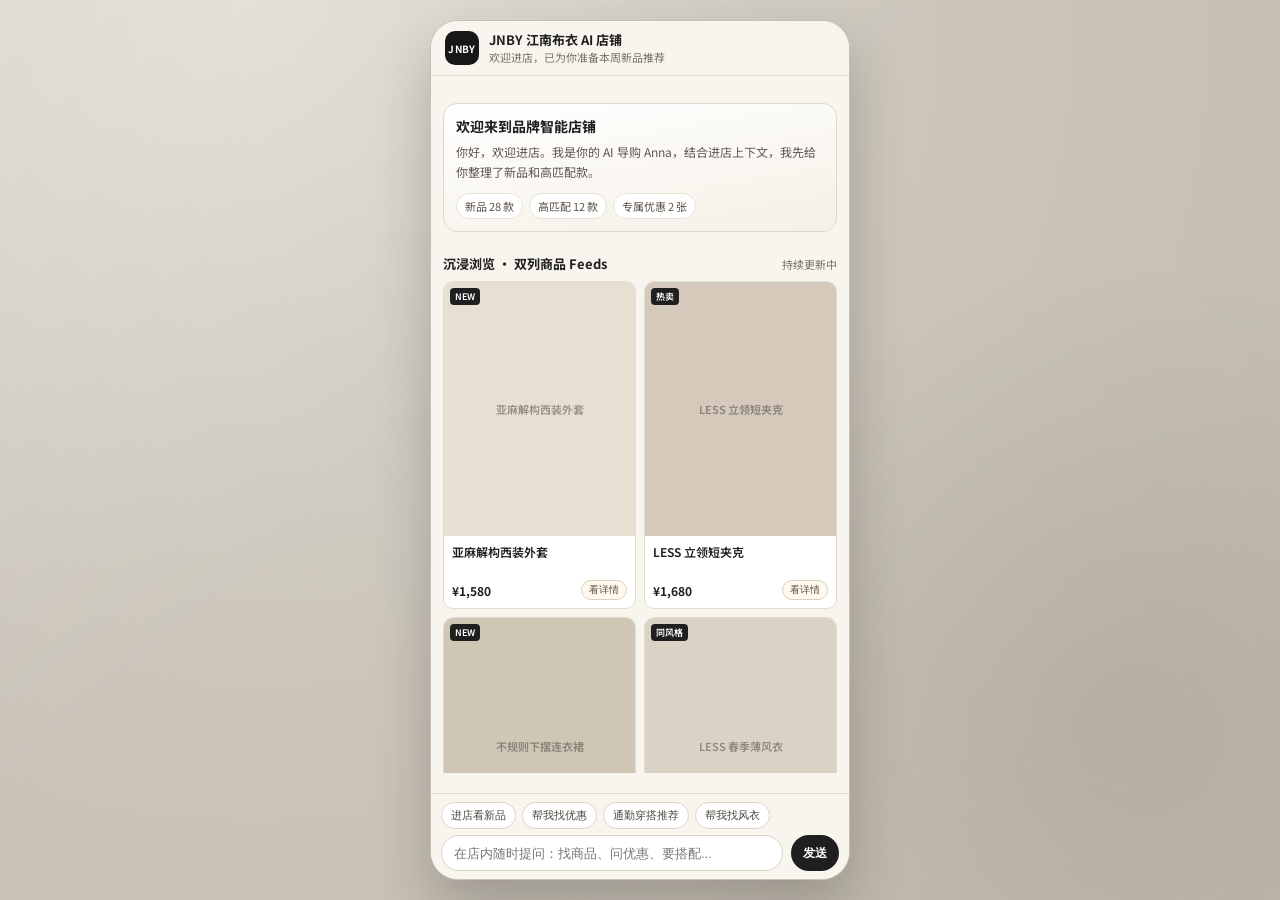
==== index.html @ b4dbeaa4 "feat: standalone mobile AI store demo with minimax proxy" ====
<!doctype html>
<html lang="zh-CN">
<head>
  <meta charset="UTF-8">
  <meta name="viewport" content="width=device-width, initial-scale=1, viewport-fit=cover">
  <title>JNBY AI 店铺 Demo</title>
  <link rel="preconnect" href="https://fonts.googleapis.com">
  <link rel="preconnect" href="https://fonts.gstatic.com" crossorigin>
  <link href="https://fonts.googleapis.com/css2?family=Noto+Sans+SC:wght@400;500;600;700&display=swap" rel="stylesheet">
  <link rel="stylesheet" href="./styles.css">
</head>
<body>
  <div class="page-bg"></div>
  <div class="demo-shell">
    <div class="phone" id="phoneApp">
      <header class="store-header">
        <div class="brand-logo">JNBY</div>
        <div class="brand-content">
          <div class="store-name">JNBY 江南布衣 AI 店铺</div>
          <div class="store-sub" id="storeSub">欢迎进店，已为你准备本周新品推荐</div>
        </div>
      </header>

      <main class="feed-scroll" id="feedScroll">
        <section class="welcome-card">
          <div class="welcome-title">欢迎来到品牌智能店铺</div>
          <p class="welcome-text" id="welcomeText">
            你好，欢迎进店。我是你的 AI 导购 Anna，结合进店上下文，我先给你整理了新品和高匹配款。
          </p>
          <div class="welcome-kpis">
            <span>新品 28 款</span>
            <span>高匹配 12 款</span>
            <span>专属优惠 2 张</span>
          </div>
        </section>

        <section class="canvas-stack" id="canvasStack"></section>

        <section class="feed-section">
          <div class="section-head-row">
            <h2>沉浸浏览 · 双列商品 Feeds</h2>
            <span id="feedMeta">持续更新中</span>
          </div>
          <div class="feed-grid" id="feedGrid"></div>
        </section>
      </main>

      <section class="detail-overlay" id="detailOverlay" aria-hidden="true">
        <div class="detail-topbar">
          <button class="ghost-btn" id="detailCloseBtn" type="button">关闭</button>
          <div class="detail-grabber"></div>
          <button class="ghost-btn" id="detailAiBtn" type="button">AI 试衣</button>
        </div>
        <div class="detail-scroll">
          <div class="detail-image" id="detailImage">
            <span id="detailImageLabel">商品图</span>
          </div>
          <div class="detail-body">
            <div class="detail-price-row">
              <span class="price-main" id="detailPrice">¥0</span>
              <span class="price-tag" id="detailTag">新品</span>
            </div>
            <h3 id="detailName">商品名称</h3>
            <p class="detail-desc" id="detailDesc"></p>

            <div class="insight-card">
              <div class="insight-title">用户相关信息</div>
              <p id="detailInsight">根据你最近浏览和购买记录，推荐你优先看 S 码与卡其色。</p>
            </div>

            <div class="size-block">
              <div class="block-title">尺码建议</div>
              <div class="size-row" id="sizeRow">
                <span>XS</span><span class="active">S</span><span>M</span><span>L</span>
              </div>
            </div>

            <div class="bundle-block">
              <div class="block-title">搭配建议</div>
              <div class="bundle-list" id="bundleList"></div>
            </div>
          </div>
        </div>

        <div class="buy-bar">
          <div>
            <div class="buy-price" id="buyPrice">¥0</div>
            <div class="buy-sub">支持 7 天无理由</div>
          </div>
          <div class="buy-actions">
            <button class="btn-secondary" type="button">加入购物车</button>
            <button class="btn-primary" type="button">立即购买</button>
          </div>
        </div>
      </section>

      <section class="history-sheet" id="historySheet" aria-hidden="true">
        <div class="sheet-head">
          <span>店内足迹</span>
          <button id="historyCloseBtn" class="ghost-btn" type="button">收起</button>
        </div>
        <div class="sheet-list" id="historyList"></div>
      </section>

      <footer class="assistant-dock">
        <div class="intent-strip" id="intentStrip"></div>
        <div class="input-row">
          <input id="intentInput" type="text" placeholder="在店内随时提问：找商品、问优惠、要搭配..." autocomplete="off">
          <button id="sendBtn" class="send-btn" type="button">发送</button>
        </div>
      </footer>
    </div>
  </div>

  <script src="./app.js"></script>
</body>
</html>
---- styles.css ----
:root {
  --bg: #cecac2;
  --paper: #f8f5ef;
  --paper-strong: #f2ece3;
  --line: #ded7cb;
  --ink: #1f1f1f;
  --ink-soft: #76706a;
  --chip: #ffffff;
  --chip-active: #efe6d7;
  --accent: #ff5a2a;
  --ok: #2f7d66;
}

* {
  box-sizing: border-box;
}

html,
body {
  margin: 0;
  padding: 0;
  height: 100%;
  font-family: 'Noto Sans SC', sans-serif;
  color: var(--ink);
}

body {
  background: radial-gradient(circle at 20% 0%, #dfdbd2 0%, #cbc5ba 50%, #c1baae 100%);
}

.page-bg {
  position: fixed;
  inset: 0;
  pointer-events: none;
  background:
    linear-gradient(140deg, rgba(255, 255, 255, 0.22), transparent 42%),
    radial-gradient(circle at 88% 80%, rgba(111, 102, 88, 0.18), transparent 34%);
}

.demo-shell {
  min-height: 100%;
  display: flex;
  align-items: center;
  justify-content: center;
  padding: 16px;
  position: relative;
}

.phone {
  position: relative;
  width: min(420px, 100vw - 16px);
  height: min(860px, calc(100vh - 24px));
  border-radius: 28px;
  overflow: hidden;
  background: var(--paper);
  border: 1px solid #c7c0b2;
  box-shadow: 0 28px 56px rgba(30, 25, 20, 0.24);
}

.store-header {
  position: absolute;
  top: 0;
  left: 0;
  right: 0;
  z-index: 8;
  display: flex;
  align-items: center;
  gap: 10px;
  padding: calc(10px + env(safe-area-inset-top)) 14px 10px;
  border-bottom: 1px solid var(--line);
  background: rgba(248, 245, 239, 0.95);
  backdrop-filter: blur(8px);
}

.brand-logo {
  width: 34px;
  height: 34px;
  border-radius: 10px;
  display: inline-flex;
  align-items: center;
  justify-content: center;
  background: #171717;
  color: #fff;
  font-weight: 700;
  font-size: 10px;
  letter-spacing: 0.3px;
  flex-shrink: 0;
}

.brand-content {
  min-width: 0;
}

.store-name {
  font-size: 13px;
  font-weight: 700;
  line-height: 1.2;
}

.store-sub {
  margin-top: 2px;
  font-size: 11px;
  color: var(--ink-soft);
  line-height: 1.3;
  white-space: nowrap;
  overflow: hidden;
  text-overflow: ellipsis;
}

.feed-scroll {
  position: absolute;
  top: 70px;
  bottom: 106px;
  left: 0;
  right: 0;
  overflow-y: auto;
  padding: 12px;
}

.feed-scroll::-webkit-scrollbar {
  width: 0;
}

.welcome-card {
  border: 1px solid var(--line);
  background: linear-gradient(170deg, #fff 0%, #f5f0e7 100%);
  border-radius: 14px;
  padding: 12px;
}

.welcome-title {
  font-size: 14px;
  font-weight: 700;
  margin-bottom: 6px;
}

.welcome-text {
  margin: 0;
  font-size: 12px;
  line-height: 1.7;
  color: #5e5853;
}

.welcome-kpis {
  margin-top: 10px;
  display: flex;
  gap: 6px;
  flex-wrap: wrap;
}

.welcome-kpis span {
  display: inline-flex;
  align-items: center;
  padding: 4px 8px;
  border-radius: 999px;
  background: #fff;
  border: 1px solid #e9e2d8;
  font-size: 11px;
  color: #5f5549;
}

.canvas-stack {
  margin-top: 10px;
  display: grid;
  gap: 8px;
}

.canvas-card {
  border: 1px solid #e5ddcf;
  background: #fff;
  border-radius: 12px;
  padding: 10px;
}

.user-bubble {
  margin-left: auto;
  max-width: 85%;
  width: fit-content;
  background: #1f1f1f;
  color: #fff;
  border-radius: 12px 12px 3px 12px;
  padding: 7px 9px;
  font-size: 12px;
  line-height: 1.5;
}

.assistant-bubble {
  margin-top: 8px;
  font-size: 12px;
  line-height: 1.65;
  color: #403a35;
}

.canvas-picks {
  margin-top: 8px;
  display: grid;
  gap: 6px;
}

.canvas-pick {
  display: flex;
  align-items: center;
  gap: 8px;
  border: 1px solid #eee7db;
  background: #faf7f2;
  border-radius: 10px;
  padding: 7px;
}

.canvas-pick-thumb {
  width: 34px;
  height: 44px;
  border-radius: 7px;
  border: 1px solid #d4ccc0;
  flex-shrink: 0;
}

.canvas-pick-info {
  min-width: 0;
  flex: 1;
}

.canvas-pick-name {
  font-size: 11px;
  font-weight: 600;
  line-height: 1.3;
  margin-bottom: 2px;
}

.canvas-pick-price {
  font-size: 11px;
  font-weight: 700;
}

.canvas-pick button {
  border: 1px solid #d8cfbe;
  background: #fff;
  color: #4b433a;
  font-size: 11px;
  border-radius: 999px;
  padding: 4px 8px;
}

.feed-section {
  margin-top: 12px;
}

.section-head-row {
  display: flex;
  align-items: baseline;
  justify-content: space-between;
  margin-bottom: 8px;
}

.section-head-row h2 {
  margin: 0;
  font-size: 13px;
}

.section-head-row span {
  font-size: 11px;
  color: var(--ink-soft);
}

.feed-grid {
  display: grid;
  grid-template-columns: repeat(2, minmax(0, 1fr));
  gap: 8px;
}

.product-card {
  border: 1px solid #e2dbcf;
  border-radius: 10px;
  overflow: hidden;
  background: #fff;
}

.product-thumb {
  aspect-ratio: 3/4;
  position: relative;
  display: flex;
  align-items: center;
  justify-content: center;
  font-size: 11px;
  color: rgba(0, 0, 0, 0.35);
  font-weight: 600;
}

.tag-badge {
  position: absolute;
  left: 6px;
  top: 6px;
  padding: 2px 5px;
  border-radius: 4px;
  background: #1f1f1f;
  color: #fff;
  font-size: 9px;
}

.product-info {
  padding: 8px;
}

.product-name {
  margin: 0;
  font-size: 12px;
  font-weight: 600;
  line-height: 1.35;
  min-height: 32px;
}

.product-meta {
  margin-top: 4px;
  display: flex;
  align-items: center;
  justify-content: space-between;
  gap: 6px;
}

.price {
  font-size: 12px;
  font-weight: 700;
}

.product-meta button {
  border: 1px solid #dbcfb9;
  background: #fff8ef;
  color: #5b5044;
  padding: 2px 7px;
  border-radius: 999px;
  font-size: 10px;
}

.assistant-dock {
  position: absolute;
  left: 0;
  right: 0;
  bottom: 0;
  z-index: 12;
  border-top: 1px solid var(--line);
  background: rgba(248, 245, 239, 0.98);
  backdrop-filter: blur(8px);
  padding: 8px 10px calc(8px + env(safe-area-inset-bottom));
}

.intent-strip {
  display: flex;
  gap: 6px;
  overflow-x: auto;
  padding-bottom: 6px;
}

.intent-strip::-webkit-scrollbar {
  height: 0;
}

.intent-chip {
  border: 1px solid #ddd4c6;
  background: var(--chip);
  border-radius: 999px;
  padding: 5px 9px;
  font-size: 11px;
  color: #4d453d;
  white-space: nowrap;
}

.intent-chip.active {
  background: var(--chip-active);
  border-color: #d1c4ac;
}

.input-row {
  display: flex;
  gap: 8px;
}

.input-row input {
  border: 1px solid #dad2c3;
  background: #fff;
  border-radius: 999px;
  flex: 1;
  min-width: 0;
  height: 36px;
  padding: 0 12px;
  font-size: 13px;
  outline: none;
}

.input-row input:focus {
  border-color: #c9b79c;
}

.input-row input:disabled {
  background: #f3eee5;
}

.send-btn {
  border: none;
  border-radius: 999px;
  height: 36px;
  padding: 0 12px;
  font-size: 12px;
  font-weight: 600;
  background: #1f1f1f;
  color: #fff;
  flex-shrink: 0;
}

.send-btn:disabled {
  opacity: 0.65;
}

.detail-overlay {
  position: absolute;
  left: 8px;
  right: 8px;
  top: 78px;
  bottom: 102px;
  z-index: 11;
  border-radius: 14px 14px 10px 10px;
  border: 1px solid #d8cec0;
  background: #f8f5ef;
  box-shadow: 0 -5px 20px rgba(20, 16, 12, 0.18);
  transform: translateY(120%);
  opacity: 0;
  pointer-events: none;
  transition: transform 220ms ease, opacity 220ms ease;
  display: flex;
  flex-direction: column;
  overflow: hidden;
}

.detail-overlay.open {
  transform: translateY(0);
  opacity: 1;
  pointer-events: auto;
}

.detail-topbar {
  display: grid;
  grid-template-columns: 1fr auto 1fr;
  align-items: center;
  gap: 8px;
  padding: 8px 10px;
  border-bottom: 1px solid var(--line);
}

.detail-grabber {
  width: 26px;
  height: 3px;
  border-radius: 999px;
  background: #d0c8bd;
}

.ghost-btn {
  border: 1px solid #ddd3c3;
  background: #fff;
  color: #4a4238;
  border-radius: 999px;
  font-size: 11px;
  height: 26px;
  padding: 0 10px;
}

.detail-scroll {
  flex: 1;
  overflow-y: auto;
}

.detail-image {
  height: 220px;
  display: flex;
  align-items: center;
  justify-content: center;
  font-size: 12px;
  color: rgba(0, 0, 0, 0.44);
}

.detail-body {
  padding: 10px;
}

.detail-price-row {
  display: flex;
  align-items: center;
  gap: 8px;
}

.price-main {
  font-size: 20px;
  font-weight: 700;
}

.price-tag {
  font-size: 10px;
  font-weight: 700;
  color: var(--accent);
  border: 1px solid rgba(255, 90, 42, 0.4);
  border-radius: 4px;
  padding: 2px 5px;
}

.detail-body h3 {
  margin: 8px 0 4px;
  font-size: 15px;
}

.detail-desc {
  margin: 0;
  color: #63584b;
  font-size: 12px;
  line-height: 1.65;
}

.insight-card,
.size-block,
.bundle-block {
  margin-top: 10px;
  background: #fff;
  border: 1px solid #e5ddce;
  border-radius: 10px;
  padding: 9px;
}

.insight-title,
.block-title {
  font-size: 12px;
  font-weight: 700;
  margin-bottom: 6px;
}

.insight-card p {
  margin: 0;
  font-size: 12px;
  color: #494039;
  line-height: 1.6;
}

.size-row {
  display: flex;
  gap: 7px;
}

.size-row span {
  border: 1px solid #d9d0c2;
  border-radius: 6px;
  font-size: 11px;
  padding: 4px 8px;
  color: #62584c;
}

.size-row .active {
  border-color: #101010;
  color: #101010;
}

.bundle-list {
  display: grid;
  gap: 6px;
}

.bundle-item {
  display: flex;
  justify-content: space-between;
  align-items: center;
  padding: 6px;
  border: 1px solid #ece5d9;
  background: #faf7f2;
  border-radius: 8px;
  font-size: 11px;
}

.buy-bar {
  border-top: 1px solid var(--line);
  padding: 8px 10px;
  display: flex;
  align-items: center;
  justify-content: space-between;
  gap: 8px;
}

.buy-price {
  font-size: 18px;
  font-weight: 700;
}

.buy-sub {
  font-size: 11px;
  color: #7d7367;
}

.buy-actions {
  display: flex;
  gap: 6px;
}

.buy-actions button {
  border: none;
  border-radius: 8px;
  height: 32px;
  padding: 0 10px;
  font-size: 12px;
  font-weight: 600;
  color: #fff;
}

.btn-secondary {
  background: #ffb42f;
}

.btn-primary {
  background: #ff5a2a;
}

.history-sheet {
  position: absolute;
  left: 8px;
  right: 8px;
  bottom: 102px;
  z-index: 13;
  border-radius: 12px;
  border: 1px solid #d9cfbf;
  background: #f9f6f0;
  box-shadow: 0 -8px 22px rgba(0, 0, 0, 0.2);
  transform: translateY(120%);
  opacity: 0;
  pointer-events: none;
  transition: transform 220ms ease, opacity 220ms ease;
}

.history-sheet.open {
  transform: translateY(0);
  opacity: 1;
  pointer-events: auto;
}

.sheet-head {
  padding: 10px;
  border-bottom: 1px solid var(--line);
  display: flex;
  align-items: center;
  justify-content: space-between;
  font-size: 13px;
  font-weight: 700;
}

.sheet-list {
  max-height: 240px;
  overflow-y: auto;
}

.sheet-item {
  border-bottom: 1px solid #ece4d8;
  padding: 9px 10px;
  display: grid;
  grid-template-columns: 40px 1fr auto;
  align-items: center;
  gap: 8px;
}

.sheet-item:last-child {
  border-bottom: none;
}

.sheet-thumb {
  width: 40px;
  height: 50px;
  border-radius: 8px;
  border: 1px solid #d3c9b9;
}

.sheet-name {
  font-size: 12px;
  font-weight: 600;
}

.sheet-meta {
  font-size: 10px;
  color: #72695f;
  margin-top: 2px;
}

.sheet-item button {
  border: 1px solid #d7cbb6;
  background: #fff;
  border-radius: 999px;
  padding: 4px 8px;
  font-size: 11px;
  color: #544b40;
}

.empty-sheet {
  padding: 16px 10px;
  font-size: 12px;
  color: #72695f;
}

@media (max-width: 600px) {
  .demo-shell {
    padding: 0;
  }

  .phone {
    width: 100vw;
    height: 100vh;
    border-radius: 0;
    border: none;
    box-shadow: none;
  }

  .feed-scroll {
    top: 68px;
    bottom: 108px;
  }

  .detail-overlay,
  .history-sheet {
    left: 0;
    right: 0;
    border-radius: 14px 14px 0 0;
  }
}
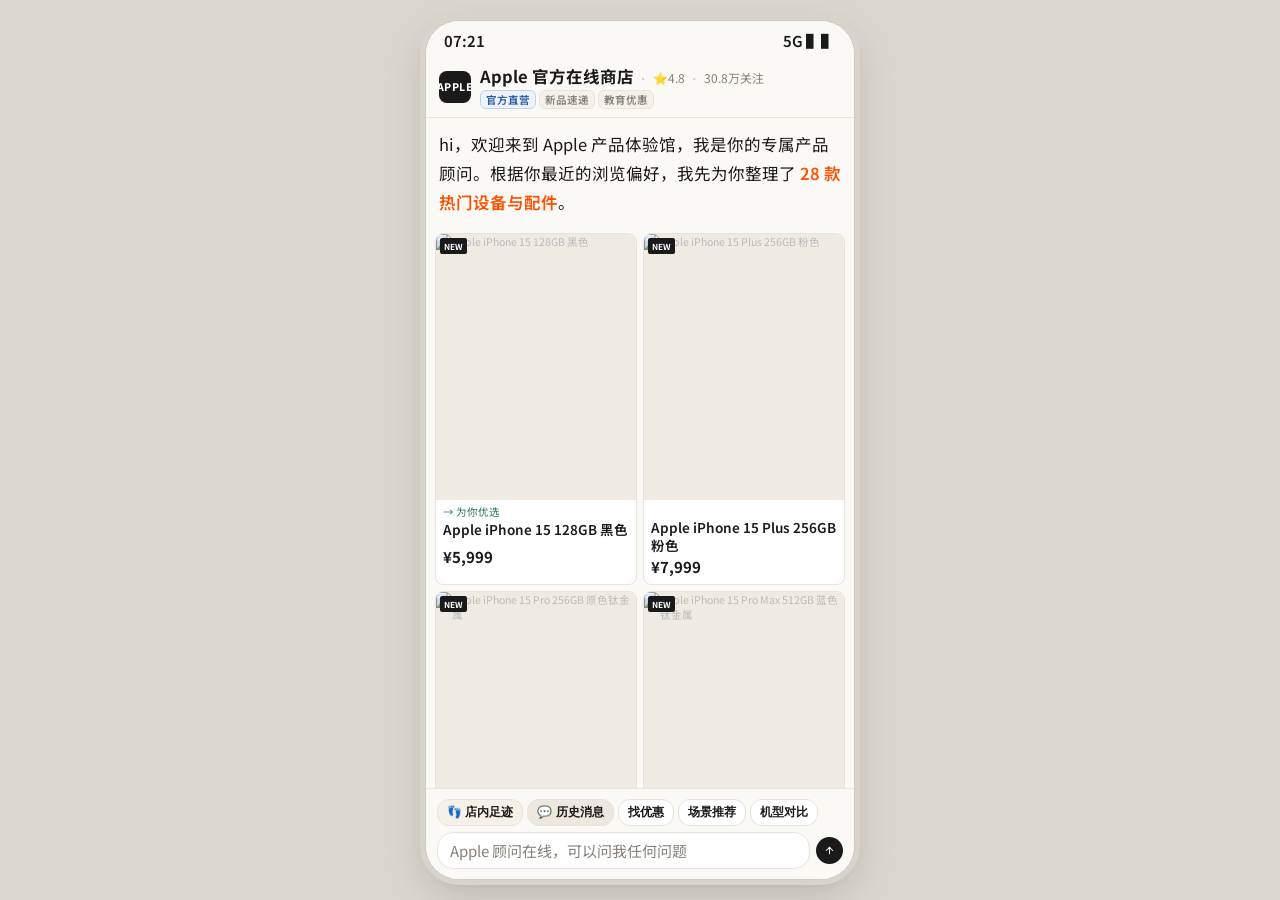
==== commit 41d53ec9: "feat: migrate demo content to Apple catalog" ====
--- a/index.html
+++ b/index.html
@@ -3,112 +3,142 @@
 <head>
   <meta charset="UTF-8">
   <meta name="viewport" content="width=device-width, initial-scale=1, viewport-fit=cover">
-  <title>JNBY AI 店铺 Demo</title>
+  <title>Apple AI 产品顾问 Demo</title>
   <link rel="preconnect" href="https://fonts.googleapis.com">
   <link rel="preconnect" href="https://fonts.gstatic.com" crossorigin>
-  <link href="https://fonts.googleapis.com/css2?family=Noto+Sans+SC:wght@400;500;600;700&display=swap" rel="stylesheet">
+  <link href="https://fonts.googleapis.com/css2?family=Noto+Sans+SC:wght@400;500;600;700&family=DM+Serif+Display&display=swap" rel="stylesheet">
   <link rel="stylesheet" href="./styles.css">
 </head>
 <body>
-  <div class="page-bg"></div>
   <div class="demo-shell">
     <div class="phone" id="phoneApp">
-      <header class="store-header">
-        <div class="brand-logo">JNBY</div>
-        <div class="brand-content">
-          <div class="store-name">JNBY 江南布衣 AI 店铺</div>
-          <div class="store-sub" id="storeSub">欢迎进店，已为你准备本周新品推荐</div>
+      <div class="sbar-collapsible" id="sbar">
+        <span id="statusTime">10:32</span>
+        <span>5G ▌▌</span>
+      </div>
+
+      <div class="compact-s1" id="compactBar">
+        <div class="cb-logo">APPLE</div>
+        <div class="cb-text">
+          <div class="cb-name">Apple 官方在线商店</div>
+          <div class="cb-sub">Apple 顾问已为你整理好了 28 款精选产品</div>
         </div>
-      </header>
+      </div>
 
-      <main class="feed-scroll" id="feedScroll">
-        <section class="welcome-card">
-          <div class="welcome-title">欢迎来到品牌智能店铺</div>
-          <p class="welcome-text" id="welcomeText">
-            你好，欢迎进店。我是你的 AI 导购 Anna，结合进店上下文，我先给你整理了新品和高匹配款。
-          </p>
-          <div class="welcome-kpis">
-            <span>新品 28 款</span>
-            <span>高匹配 12 款</span>
-            <span>专属优惠 2 张</span>
+      <div class="bbar-collapsible" id="bbar">
+        <div class="bbar-inner">
+          <div class="logo">APPLE</div>
+          <div class="btext">
+            <div class="brow1">
+              <span class="bname">Apple 官方在线商店</span>
+              <span class="bdot">·</span>
+              <span class="bmeta">⭐4.8</span>
+              <span class="bdot">·</span>
+              <span class="bmeta">30.8万关注</span>
+            </div>
+            <div class="brow2">
+              <span class="btag hi">官方直营</span>
+              <span class="btag">新品速递</span>
+              <span class="btag">教育优惠</span>
+            </div>
           </div>
-        </section>
+        </div>
+      </div>
 
-        <section class="canvas-stack" id="canvasStack"></section>
+      <div class="reply-sub" id="replySub"></div>
 
-        <section class="feed-section">
-          <div class="section-head-row">
-            <h2>沉浸浏览 · 双列商品 Feeds</h2>
-            <span id="feedMeta">持续更新中</span>
+      <div class="content-host">
+        <div class="scroll-s1" id="homeScroll">
+          <div class="anna-zone" id="annaZone">
+            <div class="anna-text" id="welcomeText">
+              hi，欢迎来到 Apple 产品体验馆，我是你的专属产品顾问。根据你最近的浏览偏好，我先为你整理了 <span class="hi">28 款热门设备与配件</span>。
+            </div>
           </div>
           <div class="feed-grid" id="feedGrid"></div>
-        </section>
-      </main>
+        </div>
 
-      <section class="detail-overlay" id="detailOverlay" aria-hidden="true">
-        <div class="detail-topbar">
-          <button class="ghost-btn" id="detailCloseBtn" type="button">关闭</button>
-          <div class="detail-grabber"></div>
-          <button class="ghost-btn" id="detailAiBtn" type="button">AI 试衣</button>
+        <div class="canvas hidden" id="canvas"></div>
+      </div>
+
+      <div class="scrim hidden" id="scrim"></div>
+      <section class="overlay hidden" id="detailOverlay" aria-hidden="true">
+        <div class="ov-top">
+          <button class="ov-back" id="detailCloseBtn" type="button">←</button>
+          <div class="ov-handle"></div>
+          <div style="width:22px"></div>
         </div>
-        <div class="detail-scroll">
-          <div class="detail-image" id="detailImage">
-            <span id="detailImageLabel">商品图</span>
+        <div class="ov-scroll" id="detailScroll">
+          <div class="prod-img">
+            <img id="detailImage" alt="商品图">
+            <div class="img-dots"><div class="dot on"></div><div class="dot"></div><div class="dot"></div></div>
+            <button class="tryon-btn" id="detailTryBtn" type="button">✦ 智能对比</button>
           </div>
-          <div class="detail-body">
-            <div class="detail-price-row">
-              <span class="price-main" id="detailPrice">¥0</span>
-              <span class="price-tag" id="detailTag">新品</span>
-            </div>
-            <h3 id="detailName">商品名称</h3>
-            <p class="detail-desc" id="detailDesc"></p>
 
-            <div class="insight-card">
-              <div class="insight-title">用户相关信息</div>
-              <p id="detailInsight">根据你最近浏览和购买记录，推荐你优先看 S 码与卡其色。</p>
+          <div class="ov-body">
+            <div class="prod-name" id="detailName"></div>
+            <div class="prod-meta" id="detailMeta"></div>
+
+            <div class="anna-card">
+              <div class="ac-h">
+                <div class="ac-ava">A</div>
+                <span class="ac-nm">顾问建议</span>
+                <span class="ac-lb">专属推荐</span>
+              </div>
+              <div class="ac-rec" id="detailInsight"></div>
             </div>
 
-            <div class="size-block">
-              <div class="block-title">尺码建议</div>
-              <div class="size-row" id="sizeRow">
-                <span>XS</span><span class="active">S</span><span>M</span><span>L</span>
-              </div>
+            <div class="sec-t">配置建议</div>
+            <div class="size-row">
+              <div class="sz">128GB</div>
+              <div class="sz rec">256GB</div>
+              <div class="sz">512GB</div>
+              <div class="sz">1TB</div>
             </div>
+            <div class="size-note">结合你的预算与使用场景，优先推荐 256GB；如果长期拍摄视频可考虑 512GB。</div>
 
-            <div class="bundle-block">
-              <div class="block-title">搭配建议</div>
-              <div class="bundle-list" id="bundleList"></div>
-            </div>
+            <div class="sec-t">搭配推荐</div>
+            <div class="outfit-row" id="outfitRow"></div>
           </div>
         </div>
 
         <div class="buy-bar">
-          <div>
-            <div class="buy-price" id="buyPrice">¥0</div>
-            <div class="buy-sub">支持 7 天无理由</div>
+          <div class="buy-price">
+            <span class="buy-price-main" id="buyPriceMain">¥0</span>
+            <div class="buy-price-sub">
+              <span class="buy-price-old" id="buyPriceOld">¥0</span>
+              <span class="buy-price-badge">教育优惠</span>
+            </div>
           </div>
-          <div class="buy-actions">
-            <button class="btn-secondary" type="button">加入购物车</button>
-            <button class="btn-primary" type="button">立即购买</button>
+          <div class="buy-bar-inner">
+            <button class="buy-btn add" type="button">加入购物车</button>
+            <button class="buy-btn now" type="button">立即购买</button>
           </div>
         </div>
       </section>
 
-      <section class="history-sheet" id="historySheet" aria-hidden="true">
-        <div class="sheet-head">
-          <span>店内足迹</span>
-          <button id="historyCloseBtn" class="ghost-btn" type="button">收起</button>
+      <div class="panel-backdrop hidden" id="panelBackdrop"></div>
+      <section class="panel-region hidden" id="panelRegion" aria-hidden="true">
+        <div class="panel">
+          <div class="panel-hdr">
+            <span class="panel-title" id="panelTitle">商品足迹</span>
+            <button class="panel-close" id="panelCloseBtn" type="button">收起</button>
+          </div>
+          <div class="panel-list" id="panelList"></div>
         </div>
-        <div class="sheet-list" id="historyList"></div>
       </section>
 
-      <footer class="assistant-dock">
-        <div class="intent-strip" id="intentStrip"></div>
+      <div class="bbot-collapsible" id="bottomBar">
+        <div class="chips-row" id="chipsRow"></div>
         <div class="input-row">
-          <input id="intentInput" type="text" placeholder="在店内随时提问：找商品、问优惠、要搭配..." autocomplete="off">
-          <button id="sendBtn" class="send-btn" type="button">发送</button>
+          <input class="input-field" id="intentInput" type="text" autocomplete="off" placeholder="Apple 顾问在线，可以问我任何问题">
+          <button class="send-btn" id="sendBtn" type="button" aria-label="发送">
+            <svg viewBox="0 0 24 24" aria-hidden="true">
+              <line x1="12" y1="19" x2="12" y2="5"></line>
+              <polyline points="5 12 12 5 19 12"></polyline>
+            </svg>
+          </button>
         </div>
-      </footer>
+      </div>
     </div>
   </div>
 
--- a/styles.css
+++ b/styles.css
@@ -1,40 +1,28 @@
+* {
+  margin: 0;
+  padding: 0;
+  box-sizing: border-box;
+}
+
 :root {
-  --bg: #cecac2;
-  --paper: #f8f5ef;
-  --paper-strong: #f2ece3;
-  --line: #ded7cb;
-  --ink: #1f1f1f;
-  --ink-soft: #76706a;
-  --chip: #ffffff;
-  --chip-active: #efe6d7;
-  --accent: #ff5a2a;
-  --ok: #2f7d66;
-}
-
-* {
-  box-sizing: border-box;
+  --ink: #1a1a1a;
+  --ink-light: #86817a;
+  --ink-faint: #b7b0a8;
+  --paper: #faf9f6;
+  --warm: #f5f0e8;
+  --warm2: #ede8de;
+  --border: #e8e4dc;
+  --green: #2a7a5a;
+  --orange: #ff5000;
 }
 
 html,
 body {
-  margin: 0;
-  padding: 0;
+  width: 100%;
   height: 100%;
   font-family: 'Noto Sans SC', sans-serif;
+  background: #dbd7cf;
   color: var(--ink);
-}
-
-body {
-  background: radial-gradient(circle at 20% 0%, #dfdbd2 0%, #cbc5ba 50%, #c1baae 100%);
-}
-
-.page-bg {
-  position: fixed;
-  inset: 0;
-  pointer-events: none;
-  background:
-    linear-gradient(140deg, rgba(255, 255, 255, 0.22), transparent 42%),
-    radial-gradient(circle at 88% 80%, rgba(111, 102, 88, 0.18), transparent 34%);
 }
 
 .demo-shell {
@@ -43,680 +31,1569 @@
   align-items: center;
   justify-content: center;
   padding: 16px;
+}
+
+.phone {
+  --detail-dock-height: 128px;
+  width: min(430px, 100vw - 16px);
+  height: min(860px, calc(100dvh - 16px));
+  background: var(--paper);
+  border-radius: 34px;
+  border: 1px solid #ccc9c0;
+  box-shadow: 0 0 0 5px #d8d4cb, 0 14px 40px rgba(0, 0, 0, 0.15), 0 3px 8px rgba(0, 0, 0, 0.06);
+  display: flex;
+  flex-direction: column;
+  overflow: hidden;
   position: relative;
 }
 
-.phone {
+.hidden {
+  display: none !important;
+}
+
+.sbar-collapsible {
+  display: flex;
+  justify-content: space-between;
+  align-items: center;
+  padding: calc(9px + env(safe-area-inset-top)) 18px 4px;
+  font-size: 15px;
+  font-weight: 600;
+  color: var(--ink);
+  background: var(--paper);
+  flex-shrink: 0;
+  max-height: 44px;
+  overflow: hidden;
+  transition: max-height 0.32s ease, opacity 0.28s ease, padding 0.32s ease;
+}
+
+.sbar-collapsible.hidden {
+  max-height: 0;
+  opacity: 0;
+  padding-top: 0;
+  padding-bottom: 0;
+}
+
+.bbar-collapsible {
+  background: var(--paper);
+  border-bottom: 1px solid var(--border);
+  flex-shrink: 0;
+  max-height: 80px;
+  overflow: hidden;
+  transition: max-height 0.32s ease, opacity 0.28s ease;
+}
+
+.bbar-collapsible.hidden {
+  max-height: 0;
+  opacity: 0;
+}
+
+.bbar-inner {
+  display: flex;
+  align-items: center;
+  gap: 9px;
+  padding: 8px 13px;
+}
+
+.logo {
+  width: 32px;
+  height: 32px;
+  flex-shrink: 0;
+  background: var(--ink);
+  border-radius: 8px;
+  display: flex;
+  align-items: center;
+  justify-content: center;
+  font-size: 10.5px;
+  font-weight: 800;
+  color: #fff;
+  letter-spacing: 0.4px;
+}
+
+.btext {
+  flex: 1;
+  min-width: 0;
+}
+
+.brow1 {
+  display: flex;
+  align-items: baseline;
+  gap: 4px;
+  margin-bottom: 2px;
+  white-space: nowrap;
+}
+
+.bname {
+  font-size: 16.5px;
+  font-weight: 700;
+  color: var(--ink);
+}
+
+.bdot {
+  font-size: 10.5px;
+  color: #d0cbc4;
+}
+
+.bmeta {
+  font-size: 12px;
+  color: var(--ink-light);
+}
+
+.brow2 {
+  display: flex;
+  align-items: center;
+  gap: 3px;
+  overflow: hidden;
+  white-space: nowrap;
+}
+
+.btag {
+  font-size: 10.5px;
+  font-weight: 600;
+  padding: 1px 5px;
+  border-radius: 6px;
+  border: 1px solid var(--border);
+  color: var(--ink-light);
+  background: var(--warm);
+}
+
+.btag.hi {
+  color: #2a5aa0;
+  border-color: #c0d0e8;
+  background: #eef3fb;
+}
+
+.compact-s1 {
+  display: flex;
+  align-items: center;
+  gap: 8px;
+  padding: 0 13px;
+  background: var(--paper);
+  border-bottom: 1px solid var(--border);
+  flex-shrink: 0;
+  max-height: 0;
+  overflow: hidden;
+  opacity: 0;
+  transition: max-height 0.32s ease, opacity 0.28s ease, padding 0.32s ease;
+}
+
+.compact-s1.visible {
+  max-height: 76px;
+  opacity: 1;
+  padding: 9px 13px;
+}
+
+.cb-logo {
+  width: 26px;
+  height: 26px;
+  flex-shrink: 0;
+  background: var(--ink);
+  border-radius: 6px;
+  display: flex;
+  align-items: center;
+  justify-content: center;
+  font-size: 9px;
+  font-weight: 800;
+  color: #fff;
+}
+
+.cb-text {
+  flex: 1;
+  min-width: 0;
+}
+
+.cb-name {
+  font-size: 15px;
+  font-weight: 700;
+  color: var(--ink);
+  margin-bottom: 2px;
+}
+
+.cb-sub {
+  font-size: 12px;
+  color: var(--ink-light);
+}
+
+.reply-sub {
+  display: none;
+  padding: 6px 13px;
+  font-size: 13.5px;
+  color: var(--ink-light);
+  border-bottom: 1px solid var(--border);
+  background: var(--paper);
+  flex-shrink: 0;
+}
+
+.reply-sub.visible {
+  display: block;
+}
+
+.content-host {
+  flex: 1;
+  min-height: 0;
   position: relative;
-  width: min(420px, 100vw - 16px);
-  height: min(860px, calc(100vh - 24px));
-  border-radius: 28px;
+}
+
+.scroll-s1,
+.canvas {
+  position: absolute;
+  inset: 0;
+  overflow-y: auto;
+  overflow-x: hidden;
+}
+
+.scroll-s1::-webkit-scrollbar,
+.canvas::-webkit-scrollbar,
+.ov-scroll::-webkit-scrollbar,
+.chips-row::-webkit-scrollbar,
+.outfit-row::-webkit-scrollbar {
+  width: 0;
+  height: 0;
+}
+
+.anna-zone {
+  padding: 12px 13px 8px;
+}
+
+.anna-text {
+  font-size: 16.5px;
+  line-height: 1.75;
+  color: var(--ink);
+}
+
+.anna-text .hi {
+  color: var(--orange);
+  font-weight: 600;
+}
+
+.feed-grid {
+  display: grid;
+  grid-template-columns: 1fr 1fr;
+  gap: 6px;
+  padding: 8px 9px 12px;
+}
+
+.fi {
+  background: #fff;
+  border-radius: 8px;
   overflow: hidden;
-  background: var(--paper);
-  border: 1px solid #c7c0b2;
-  box-shadow: 0 28px 56px rgba(30, 25, 20, 0.24);
-}
-
-.store-header {
-  position: absolute;
-  top: 0;
-  left: 0;
-  right: 0;
-  z-index: 8;
-  display: flex;
-  align-items: center;
-  gap: 10px;
-  padding: calc(10px + env(safe-area-inset-top)) 14px 10px;
-  border-bottom: 1px solid var(--line);
-  background: rgba(248, 245, 239, 0.95);
-  backdrop-filter: blur(8px);
-}
-
-.brand-logo {
-  width: 34px;
-  height: 34px;
-  border-radius: 10px;
-  display: inline-flex;
+  border: 1px solid var(--border);
+  cursor: pointer;
+  position: relative;
+}
+
+.fi-img {
+  width: 100%;
+  aspect-ratio: 3 / 4;
+  display: flex;
   align-items: center;
   justify-content: center;
-  background: #171717;
-  color: #fff;
-  font-weight: 700;
-  font-size: 10px;
-  letter-spacing: 0.3px;
-  flex-shrink: 0;
-}
-
-.brand-content {
-  min-width: 0;
-}
-
-.store-name {
-  font-size: 13px;
-  font-weight: 700;
+  font-size: 10.5px;
+  color: #bbb;
+  position: relative;
+  background: #efebe3;
+}
+
+.fi-img img {
+  width: 100%;
+  height: 100%;
+  object-fit: cover;
+  display: block;
+}
+
+.fi-body {
+  padding: 6px 7px 7px;
+}
+
+.fi-tag {
+  min-height: 11px;
+  font-size: 10.5px;
+  color: var(--green);
+  margin-bottom: 2px;
   line-height: 1.2;
 }
 
-.store-sub {
-  margin-top: 2px;
-  font-size: 11px;
-  color: var(--ink-soft);
-  line-height: 1.3;
-  white-space: nowrap;
-  overflow: hidden;
-  text-overflow: ellipsis;
-}
-
-.feed-scroll {
-  position: absolute;
-  top: 70px;
-  bottom: 106px;
-  left: 0;
-  right: 0;
-  overflow-y: auto;
-  padding: 12px;
-}
-
-.feed-scroll::-webkit-scrollbar {
-  width: 0;
-}
-
-.welcome-card {
-  border: 1px solid var(--line);
-  background: linear-gradient(170deg, #fff 0%, #f5f0e7 100%);
-  border-radius: 14px;
-  padding: 12px;
-}
-
-.welcome-title {
-  font-size: 14px;
-  font-weight: 700;
-  margin-bottom: 6px;
-}
-
-.welcome-text {
-  margin: 0;
-  font-size: 12px;
-  line-height: 1.7;
-  color: #5e5853;
-}
-
-.welcome-kpis {
-  margin-top: 10px;
-  display: flex;
-  gap: 6px;
-  flex-wrap: wrap;
-}
-
-.welcome-kpis span {
-  display: inline-flex;
-  align-items: center;
-  padding: 4px 8px;
-  border-radius: 999px;
-  background: #fff;
-  border: 1px solid #e9e2d8;
-  font-size: 11px;
-  color: #5f5549;
-}
-
-.canvas-stack {
-  margin-top: 10px;
-  display: grid;
-  gap: 8px;
-}
-
-.canvas-card {
-  border: 1px solid #e5ddcf;
-  background: #fff;
-  border-radius: 12px;
-  padding: 10px;
-}
-
-.user-bubble {
-  margin-left: auto;
-  max-width: 85%;
-  width: fit-content;
-  background: #1f1f1f;
-  color: #fff;
-  border-radius: 12px 12px 3px 12px;
-  padding: 7px 9px;
-  font-size: 12px;
-  line-height: 1.5;
-}
-
-.assistant-bubble {
-  margin-top: 8px;
-  font-size: 12px;
-  line-height: 1.65;
-  color: #403a35;
-}
-
-.canvas-picks {
-  margin-top: 8px;
-  display: grid;
-  gap: 6px;
-}
-
-.canvas-pick {
-  display: flex;
-  align-items: center;
-  gap: 8px;
-  border: 1px solid #eee7db;
-  background: #faf7f2;
-  border-radius: 10px;
-  padding: 7px;
-}
-
-.canvas-pick-thumb {
-  width: 34px;
-  height: 44px;
-  border-radius: 7px;
-  border: 1px solid #d4ccc0;
-  flex-shrink: 0;
-}
-
-.canvas-pick-info {
-  min-width: 0;
-  flex: 1;
-}
-
-.canvas-pick-name {
-  font-size: 11px;
+.fi-name {
+  font-size: 13.5px;
   font-weight: 600;
   line-height: 1.3;
   margin-bottom: 2px;
-}
-
-.canvas-pick-price {
-  font-size: 11px;
-  font-weight: 700;
-}
-
-.canvas-pick button {
-  border: 1px solid #d8cfbe;
+  min-height: 23px;
+  display: -webkit-box;
+  -webkit-line-clamp: 2;
+  -webkit-box-orient: vertical;
+  overflow: hidden;
+}
+
+.fi-price {
+  font-size: 15px;
+  font-weight: 700;
+}
+
+.new-badge,
+.presale-badge {
+  position: absolute;
+  top: 4px;
+  left: 4px;
+  color: #fff;
+  font-size: 8.25px;
+  font-weight: 700;
+  padding: 2px 4px;
+  border-radius: 2px;
+}
+
+.new-badge {
+  background: var(--ink);
+}
+
+.presale-badge {
+  background: #c0392b;
+}
+
+.viewed-mark {
+  position: absolute;
+  top: 4px;
+  right: 4px;
+  background: rgba(255, 255, 255, 0.9);
+  border-radius: 3px;
+  padding: 1px 4px;
+  font-size: 8.25px;
+  font-weight: 700;
+  color: var(--ink-light);
+}
+
+.canvas {
+  padding: 10px 12px 8px;
+}
+
+.msg-block {
+  margin-bottom: 12px;
+}
+
+.user-row {
+  display: flex;
+  justify-content: flex-end;
+  margin-bottom: 10px;
+}
+
+.user-bubble {
+  background: var(--ink);
+  color: #fff;
+  border-radius: 12px 12px 3px 12px;
+  padding: 7px 10px;
+  font-size: 13.5px;
+  line-height: 1.5;
+  max-width: 78%;
+}
+
+.ar-text {
+  font-size: 14.25px;
+  line-height: 1.7;
+  color: var(--ink);
+  margin-bottom: 8px;
+}
+
+.ar-text.collapsed {
+  display: none;
+}
+
+.msg-block.pinned .user-bubble {
+  outline: 2px solid var(--orange);
+  outline-offset: 2px;
+}
+
+.bbot-collapsible {
+  background: var(--paper);
+  border-top: 1px solid var(--border);
+  flex-shrink: 0;
+  overflow: hidden;
+  max-height: 116px;
+  padding: 6px 11px calc(10px + env(safe-area-inset-bottom));
+  transition: max-height 0.32s ease, opacity 0.28s ease;
+}
+
+.bbot-collapsible.hidden {
+  max-height: 0;
+  opacity: 0;
+  padding-top: 0;
+  padding-bottom: 0;
+  border-top: none;
+}
+
+.chips-row {
+  display: flex;
+  gap: 4px;
+  overflow-x: auto;
+  margin-bottom: 6px;
+  padding-top: 4px;
+}
+
+.chip {
+  flex-shrink: 0;
+  font-size: 12px;
+  font-weight: 600;
+  padding: 4px 9px;
+  border-radius: 12px;
+  border: 1px solid var(--border);
   background: #fff;
-  color: #4b433a;
-  font-size: 11px;
-  border-radius: 999px;
-  padding: 4px 8px;
-}
-
-.feed-section {
-  margin-top: 12px;
-}
-
-.section-head-row {
-  display: flex;
-  align-items: baseline;
-  justify-content: space-between;
-  margin-bottom: 8px;
-}
-
-.section-head-row h2 {
-  margin: 0;
-  font-size: 13px;
-}
-
-.section-head-row span {
-  font-size: 11px;
-  color: var(--ink-soft);
-}
-
-.feed-grid {
-  display: grid;
-  grid-template-columns: repeat(2, minmax(0, 1fr));
-  gap: 8px;
-}
-
-.product-card {
-  border: 1px solid #e2dbcf;
-  border-radius: 10px;
-  overflow: hidden;
-  background: #fff;
-}
-
-.product-thumb {
-  aspect-ratio: 3/4;
+  color: var(--ink);
+  white-space: nowrap;
+  cursor: pointer;
+}
+
+.chip.foot {
+  background: var(--warm);
   position: relative;
-  display: flex;
-  align-items: center;
-  justify-content: center;
-  font-size: 11px;
-  color: rgba(0, 0, 0, 0.35);
-  font-weight: 600;
-}
-
-.tag-badge {
+}
+
+.chip.msg {
+  background: var(--warm2);
+}
+
+.foot-badge {
   position: absolute;
-  left: 6px;
-  top: 6px;
-  padding: 2px 5px;
-  border-radius: 4px;
-  background: #1f1f1f;
+  top: -5px;
+  right: -5px;
+  background: var(--orange);
   color: #fff;
   font-size: 9px;
-}
-
-.product-info {
-  padding: 8px;
-}
-
-.product-name {
-  margin: 0;
+  font-weight: 800;
+  min-width: 13px;
+  height: 13px;
+  border-radius: 7px;
+  display: inline-flex;
+  align-items: center;
+  justify-content: center;
+  padding: 0 2px;
+}
+
+.input-row {
+  display: flex;
+  align-items: center;
+  gap: 6px;
+}
+
+.input-field {
+  flex: 1;
+  background: #fff;
+  border: 1px solid var(--border);
+  border-radius: 16px;
+  padding: 7px 12px;
+  font-size: 15px;
+  color: var(--ink);
+  font-family: inherit;
+  outline: none;
+}
+
+.input-field:focus {
+  border-color: var(--ink);
+}
+
+.input-field::placeholder {
+  color: var(--ink-light);
+}
+
+.send-btn {
+  width: 27px;
+  height: 27px;
+  border: none;
+  background: var(--ink);
+  border-radius: 50%;
+  display: flex;
+  align-items: center;
+  justify-content: center;
+  flex-shrink: 0;
+  cursor: pointer;
+}
+
+.send-btn svg {
+  width: 11px;
+  height: 11px;
+  fill: none;
+  stroke: #fff;
+  stroke-width: 2.2;
+  stroke-linecap: round;
+  stroke-linejoin: round;
+}
+
+.scrim {
+  position: absolute;
+  inset: 0;
+  background: rgba(0, 0, 0, 0.3);
+  z-index: 18;
+}
+
+.overlay {
+  position: absolute;
+  left: 0;
+  right: 0;
+  top: 86px;
+  bottom: 96px;
+  background: var(--paper);
+  border-radius: 14px 14px 0 0;
+  box-shadow: 0 -4px 20px rgba(0, 0, 0, 0.12);
+  display: flex;
+  flex-direction: column;
+  z-index: 20;
+  overflow: hidden;
+}
+
+.ov-top {
+  display: flex;
+  align-items: center;
+  justify-content: space-between;
+  padding: 8px 12px 4px;
+  flex-shrink: 0;
+}
+
+.ov-handle {
+  width: 24px;
+  height: 2px;
+  background: #ddd;
+  border-radius: 2px;
+}
+
+.ov-back {
+  width: 22px;
+  height: 22px;
+  border-radius: 50%;
+  background: rgba(255, 255, 255, 0.9);
+  border: 1px solid var(--border);
+  display: flex;
+  align-items: center;
+  justify-content: center;
+  font-size: 18px;
+  color: var(--ink);
+  cursor: pointer;
+}
+
+.ov-scroll {
+  flex: 1;
+  overflow-y: auto;
+}
+
+.prod-img {
+  width: 100%;
+  height: 230px;
+  background: #e0dbd2;
+  position: relative;
+}
+
+.prod-img img {
+  width: 100%;
+  height: 100%;
+  object-fit: cover;
+}
+
+.tryon-btn {
+  position: absolute;
+  bottom: 8px;
+  right: 8px;
+  background: rgba(255, 255, 255, 0.92);
+  border: 1px solid rgba(0, 0, 0, 0.08);
+  border-radius: 14px;
+  padding: 3px 9px;
+  font-size: 10.5px;
+  font-weight: 700;
+  color: var(--ink);
+  cursor: pointer;
+}
+
+.img-dots {
+  position: absolute;
+  bottom: 8px;
+  left: 50%;
+  transform: translateX(-50%);
+  display: flex;
+  gap: 3px;
+}
+
+.dot {
+  width: 4px;
+  height: 4px;
+  border-radius: 50%;
+  background: rgba(255, 255, 255, 0.45);
+}
+
+.dot.on {
+  background: #fff;
+  width: 10px;
+  border-radius: 2px;
+}
+
+.ov-body {
+  padding: 10px 12px 2px;
+}
+
+.prod-name {
+  font-size: 16.5px;
+  font-weight: 700;
+  margin-bottom: 3px;
+  line-height: 1.45;
+}
+
+.prod-meta {
+  font-size: 11.25px;
+  color: var(--ink-light);
+  margin-bottom: 8px;
+}
+
+.anna-card {
+  background: #fff;
+  border: 1px solid var(--border);
+  border-radius: 8px;
+  padding: 7px 9px;
+  margin-bottom: 8px;
+}
+
+.ac-h {
+  display: flex;
+  align-items: center;
+  gap: 5px;
+  margin-bottom: 5px;
+}
+
+.ac-ava {
+  width: 16px;
+  height: 16px;
+  border-radius: 50%;
+  background: var(--warm2);
+  border: 1px solid var(--border);
+  display: flex;
+  align-items: center;
+  justify-content: center;
+  font-size: 12px;
+  color: var(--ink-light);
+  flex-shrink: 0;
+}
+
+.ac-nm {
+  font-size: 12px;
+  font-weight: 700;
+}
+
+.ac-lb {
+  font-size: 10.5px;
+  color: var(--ink-light);
+  margin-left: auto;
+}
+
+.ac-rec {
+  font-size: 12px;
+  line-height: 1.6;
+  color: var(--ink);
+}
+
+.ac-hi {
+  color: var(--orange);
+  font-weight: 600;
+}
+
+.sec-t {
+  font-size: 12px;
+  font-weight: 700;
+  display: flex;
+  align-items: center;
+  gap: 3px;
+  margin-bottom: 5px;
+}
+
+.sec-t::before {
+  content: '';
+  width: 2px;
+  height: 9px;
+  background: var(--ink);
+  border-radius: 1px;
+  display: inline-block;
+}
+
+.size-row {
+  display: flex;
+  gap: 3px;
+  margin-bottom: 4px;
+}
+
+.sz {
   font-size: 12px;
   font-weight: 600;
-  line-height: 1.35;
-  min-height: 32px;
-}
-
-.product-meta {
-  margin-top: 4px;
+  padding: 3px 9px;
+  border-radius: 5px;
+  border: 1px solid var(--border);
+  color: var(--ink-light);
+  background: #fff;
+}
+
+.sz.rec {
+  border-color: var(--ink);
+  color: var(--ink);
+  position: relative;
+}
+
+.sz.rec::after {
+  content: '推荐';
+  position: absolute;
+  top: -7px;
+  left: 50%;
+  transform: translateX(-50%);
+  font-size: 8.25px;
+  font-weight: 700;
+  color: var(--orange);
+  background: var(--paper);
+  padding: 0 2px;
+  white-space: nowrap;
+}
+
+.size-note {
+  font-size: 11.25px;
+  color: var(--ink-light);
+  line-height: 1.5;
+  margin-bottom: 8px;
+}
+
+.outfit-row {
+  display: flex;
+  gap: 5px;
+  overflow-x: auto;
+  margin-bottom: 8px;
+}
+
+.oi {
+  flex-shrink: 0;
+  width: 56px;
+}
+
+.oi-img {
+  width: 56px;
+  height: 70px;
+  border-radius: 6px;
+  border: 1px solid var(--border);
+  margin-bottom: 3px;
+  position: relative;
+  overflow: hidden;
+  background: var(--warm2);
+}
+
+.oi-img img {
+  width: 100%;
+  height: 100%;
+  object-fit: cover;
+}
+
+.oi-this {
+  position: absolute;
+  top: 2px;
+  left: 2px;
+  font-size: 7.5px;
+  font-weight: 700;
+  color: #fff;
+  background: var(--ink);
+  padding: 1px 3px;
+  border-radius: 2px;
+}
+
+.oi-nm {
+  font-size: 10.5px;
+  font-weight: 600;
+  line-height: 1.2;
+  margin-bottom: 1px;
+  display: -webkit-box;
+  -webkit-line-clamp: 2;
+  -webkit-box-orient: vertical;
+  overflow: hidden;
+}
+
+.oi-pr {
+  font-size: 11.25px;
+  font-weight: 700;
+}
+
+.buy-bar {
   display: flex;
   align-items: center;
   justify-content: space-between;
-  gap: 6px;
-}
-
-.price {
+  gap: 8px;
+  padding: 7px 12px 9px;
+  border-top: 1px solid var(--border);
+  flex-shrink: 0;
+  background: var(--paper);
+}
+
+.buy-price {
+  display: flex;
+  flex-direction: column;
+  gap: 1px;
+}
+
+.buy-price-main {
+  font-size: 22.5px;
+  font-weight: 700;
+  color: var(--ink);
+  line-height: 1;
+}
+
+.buy-price-sub {
+  display: flex;
+  align-items: center;
+  gap: 4px;
+  margin-top: 2px;
+}
+
+.buy-price-old {
   font-size: 12px;
-  font-weight: 700;
-}
-
-.product-meta button {
-  border: 1px solid #dbcfb9;
-  background: #fff8ef;
-  color: #5b5044;
-  padding: 2px 7px;
-  border-radius: 999px;
-  font-size: 10px;
-}
-
-.assistant-dock {
+  color: var(--ink-faint);
+  text-decoration: line-through;
+}
+
+.buy-price-badge {
+  font-size: 10.5px;
+  font-weight: 700;
+  color: var(--orange);
+  border: 1px solid var(--orange);
+  border-radius: 3px;
+  padding: 0 3px;
+  line-height: 1.4;
+}
+
+.buy-bar-inner {
+  display: flex;
+  border-radius: 8px;
+  overflow: hidden;
+  height: 28px;
+  flex-shrink: 0;
+}
+
+.buy-btn {
+  width: 68px;
+  padding: 0;
+  border: none;
+  font-size: 12px;
+  font-weight: 700;
+  font-family: inherit;
+  cursor: pointer;
+  color: #fff;
+}
+
+.buy-btn.add {
+  background: #ffb400;
+}
+
+.buy-btn.now {
+  background: var(--orange);
+}
+
+.panel-backdrop {
+  position: absolute;
+  inset: 0;
+  background: rgba(0, 0, 0, 0.2);
+  z-index: 29;
+}
+
+.panel-region {
+  position: absolute;
+  left: 0;
+  right: 0;
+  bottom: 80px;
+  z-index: 30;
+  display: flex;
+  flex-direction: column;
+}
+
+.panel {
+  border-top: 1px solid var(--border);
+  border-radius: 12px 12px 0 0;
+  overflow: hidden;
+  background: var(--paper);
+  max-height: 58dvh;
+  display: flex;
+  flex-direction: column;
+}
+
+.panel-hdr {
+  display: flex;
+  align-items: center;
+  justify-content: space-between;
+  padding: 10px 12px 8px;
+  border-bottom: 1px solid var(--border);
+}
+
+.panel-title {
+  font-size: 15px;
+  font-weight: 700;
+  color: var(--ink);
+}
+
+.panel-close {
+  border: none;
+  background: transparent;
+  font-size: 13.5px;
+  color: var(--ink-light);
+  cursor: pointer;
+}
+
+.panel-list {
+  overflow-y: auto;
+  -webkit-overflow-scrolling: touch;
+}
+
+.empty-text {
+  padding: 16px 12px 18px;
+  font-size: 13.5px;
+  color: var(--ink-light);
+}
+
+.fp-item,
+.hl-item {
+  display: flex;
+  align-items: center;
+  gap: 8px;
+  padding: 8px 12px;
+  border-bottom: 1px solid var(--border);
+  cursor: pointer;
+  background: transparent;
+  border-left: none;
+  border-right: none;
+  border-top: none;
+  width: 100%;
+  text-align: left;
+}
+
+.fp-item:last-child,
+.hl-item:last-child {
+  border-bottom: none;
+}
+
+.fp-thumb {
+  width: 34px;
+  height: 44px;
+  border-radius: 6px;
+  background: var(--warm2);
+  border: 1px solid var(--border);
+  flex-shrink: 0;
+  overflow: hidden;
+}
+
+.fp-thumb img {
+  width: 100%;
+  height: 100%;
+  object-fit: cover;
+}
+
+.fp-info {
+  flex: 1;
+  min-width: 0;
+}
+
+.fp-name {
+  font-size: 13.5px;
+  font-weight: 600;
+  margin-bottom: 2px;
+  line-height: 1.4;
+  display: -webkit-box;
+  -webkit-line-clamp: 1;
+  -webkit-box-orient: vertical;
+  overflow: hidden;
+}
+
+.fp-price {
+  font-size: 13.5px;
+  font-weight: 700;
+}
+
+.fp-time {
+  font-size: 9.75px;
+  color: var(--ink-faint);
+  margin-top: 1px;
+}
+
+.hl-left {
+  flex: 1;
+  min-width: 0;
+}
+
+.hl-q {
+  font-size: 13.5px;
+  font-weight: 500;
+  color: var(--ink);
+  line-height: 1.4;
+  margin-bottom: 2px;
+}
+
+.hl-meta {
+  display: flex;
+  align-items: center;
+  gap: 4px;
+}
+
+.hl-time {
+  font-size: 10.5px;
+  color: var(--ink-faint);
+}
+
+.hl-tag {
+  font-size: 10.5px;
+  font-weight: 600;
+  padding: 1px 5px;
+  border-radius: 6px;
+  background: var(--warm);
+  border: 1px solid var(--border);
+  color: var(--ink-light);
+}
+
+.hl-tag.result {
+  color: var(--green);
+  background: #eef7f3;
+  border-color: #c0ddd0;
+}
+
+.hl-arrow {
+  font-size: 18px;
+  color: var(--ink-faint);
+}
+
+.phone.detail-open .overlay {
+  bottom: calc(var(--detail-dock-height) + env(safe-area-inset-bottom));
+}
+
+.phone.detail-open .bbot-collapsible {
   position: absolute;
   left: 0;
   right: 0;
   bottom: 0;
-  z-index: 12;
-  border-top: 1px solid var(--line);
-  background: rgba(248, 245, 239, 0.98);
-  backdrop-filter: blur(8px);
-  padding: 8px 10px calc(8px + env(safe-area-inset-bottom));
-}
-
-.intent-strip {
-  display: flex;
-  gap: 6px;
-  overflow-x: auto;
-  padding-bottom: 6px;
-}
-
-.intent-strip::-webkit-scrollbar {
-  height: 0;
-}
-
-.intent-chip {
-  border: 1px solid #ddd4c6;
-  background: var(--chip);
-  border-radius: 999px;
-  padding: 5px 9px;
-  font-size: 11px;
-  color: #4d453d;
-  white-space: nowrap;
-}
-
-.intent-chip.active {
-  background: var(--chip-active);
-  border-color: #d1c4ac;
-}
-
-.input-row {
-  display: flex;
-  gap: 8px;
-}
-
-.input-row input {
-  border: 1px solid #dad2c3;
-  background: #fff;
-  border-radius: 999px;
-  flex: 1;
-  min-width: 0;
-  height: 36px;
-  padding: 0 12px;
-  font-size: 13px;
-  outline: none;
-}
-
-.input-row input:focus {
-  border-color: #c9b79c;
-}
-
-.input-row input:disabled {
-  background: #f3eee5;
-}
-
-.send-btn {
-  border: none;
-  border-radius: 999px;
-  height: 36px;
-  padding: 0 12px;
-  font-size: 12px;
-  font-weight: 600;
-  background: #1f1f1f;
-  color: #fff;
-  flex-shrink: 0;
-}
-
-.send-btn:disabled {
-  opacity: 0.65;
-}
-
-.detail-overlay {
-  position: absolute;
-  left: 8px;
-  right: 8px;
-  top: 78px;
-  bottom: 102px;
-  z-index: 11;
-  border-radius: 14px 14px 10px 10px;
-  border: 1px solid #d8cec0;
-  background: #f8f5ef;
-  box-shadow: 0 -5px 20px rgba(20, 16, 12, 0.18);
-  transform: translateY(120%);
-  opacity: 0;
-  pointer-events: none;
-  transition: transform 220ms ease, opacity 220ms ease;
-  display: flex;
-  flex-direction: column;
-  overflow: hidden;
-}
-
-.detail-overlay.open {
-  transform: translateY(0);
-  opacity: 1;
-  pointer-events: auto;
-}
-
-.detail-topbar {
-  display: grid;
-  grid-template-columns: 1fr auto 1fr;
-  align-items: center;
-  gap: 8px;
-  padding: 8px 10px;
-  border-bottom: 1px solid var(--line);
-}
-
-.detail-grabber {
-  width: 26px;
-  height: 3px;
-  border-radius: 999px;
-  background: #d0c8bd;
-}
-
-.ghost-btn {
-  border: 1px solid #ddd3c3;
-  background: #fff;
-  color: #4a4238;
-  border-radius: 999px;
-  font-size: 11px;
-  height: 26px;
-  padding: 0 10px;
-}
-
-.detail-scroll {
-  flex: 1;
-  overflow-y: auto;
-}
-
-.detail-image {
-  height: 220px;
-  display: flex;
-  align-items: center;
-  justify-content: center;
-  font-size: 12px;
-  color: rgba(0, 0, 0, 0.44);
-}
-
-.detail-body {
-  padding: 10px;
-}
-
-.detail-price-row {
-  display: flex;
-  align-items: center;
-  gap: 8px;
-}
-
-.price-main {
-  font-size: 20px;
-  font-weight: 700;
-}
-
-.price-tag {
-  font-size: 10px;
-  font-weight: 700;
-  color: var(--accent);
-  border: 1px solid rgba(255, 90, 42, 0.4);
-  border-radius: 4px;
-  padding: 2px 5px;
-}
-
-.detail-body h3 {
-  margin: 8px 0 4px;
-  font-size: 15px;
-}
-
-.detail-desc {
-  margin: 0;
-  color: #63584b;
-  font-size: 12px;
-  line-height: 1.65;
-}
-
-.insight-card,
-.size-block,
-.bundle-block {
-  margin-top: 10px;
-  background: #fff;
-  border: 1px solid #e5ddce;
-  border-radius: 10px;
-  padding: 9px;
-}
-
-.insight-title,
-.block-title {
-  font-size: 12px;
-  font-weight: 700;
-  margin-bottom: 6px;
-}
-
-.insight-card p {
-  margin: 0;
-  font-size: 12px;
-  color: #494039;
-  line-height: 1.6;
-}
-
-.size-row {
-  display: flex;
-  gap: 7px;
-}
-
-.size-row span {
-  border: 1px solid #d9d0c2;
-  border-radius: 6px;
-  font-size: 11px;
-  padding: 4px 8px;
-  color: #62584c;
-}
-
-.size-row .active {
-  border-color: #101010;
-  color: #101010;
-}
-
-.bundle-list {
-  display: grid;
-  gap: 6px;
-}
-
-.bundle-item {
-  display: flex;
-  justify-content: space-between;
-  align-items: center;
-  padding: 6px;
-  border: 1px solid #ece5d9;
-  background: #faf7f2;
-  border-radius: 8px;
-  font-size: 11px;
-}
-
-.buy-bar {
-  border-top: 1px solid var(--line);
-  padding: 8px 10px;
-  display: flex;
-  align-items: center;
-  justify-content: space-between;
-  gap: 8px;
-}
-
-.buy-price {
-  font-size: 18px;
-  font-weight: 700;
-}
-
-.buy-sub {
-  font-size: 11px;
-  color: #7d7367;
-}
-
-.buy-actions {
-  display: flex;
-  gap: 6px;
-}
-
-.buy-actions button {
-  border: none;
-  border-radius: 8px;
-  height: 32px;
-  padding: 0 10px;
-  font-size: 12px;
-  font-weight: 600;
-  color: #fff;
-}
-
-.btn-secondary {
-  background: #ffb42f;
-}
-
-.btn-primary {
-  background: #ff5a2a;
-}
-
-.history-sheet {
-  position: absolute;
-  left: 8px;
-  right: 8px;
-  bottom: 102px;
-  z-index: 13;
-  border-radius: 12px;
-  border: 1px solid #d9cfbf;
-  background: #f9f6f0;
-  box-shadow: 0 -8px 22px rgba(0, 0, 0, 0.2);
-  transform: translateY(120%);
-  opacity: 0;
-  pointer-events: none;
-  transition: transform 220ms ease, opacity 220ms ease;
-}
-
-.history-sheet.open {
-  transform: translateY(0);
-  opacity: 1;
-  pointer-events: auto;
-}
-
-.sheet-head {
-  padding: 10px;
-  border-bottom: 1px solid var(--line);
-  display: flex;
-  align-items: center;
-  justify-content: space-between;
-  font-size: 13px;
-  font-weight: 700;
-}
-
-.sheet-list {
-  max-height: 240px;
-  overflow-y: auto;
-}
-
-.sheet-item {
-  border-bottom: 1px solid #ece4d8;
-  padding: 9px 10px;
-  display: grid;
-  grid-template-columns: 40px 1fr auto;
-  align-items: center;
-  gap: 8px;
-}
-
-.sheet-item:last-child {
-  border-bottom: none;
-}
-
-.sheet-thumb {
-  width: 40px;
-  height: 50px;
-  border-radius: 8px;
-  border: 1px solid #d3c9b9;
-}
-
-.sheet-name {
-  font-size: 12px;
-  font-weight: 600;
-}
-
-.sheet-meta {
-  font-size: 10px;
-  color: #72695f;
-  margin-top: 2px;
-}
-
-.sheet-item button {
-  border: 1px solid #d7cbb6;
-  background: #fff;
-  border-radius: 999px;
-  padding: 4px 8px;
-  font-size: 11px;
-  color: #544b40;
-}
-
-.empty-sheet {
-  padding: 16px 10px;
-  font-size: 12px;
-  color: #72695f;
-}
-
-@media (max-width: 600px) {
+  z-index: 35;
+  height: calc(var(--detail-dock-height) + env(safe-area-inset-bottom));
+  max-height: none;
+}
+
+.phone.detail-open .panel-region {
+  bottom: calc(var(--detail-dock-height) + env(safe-area-inset-bottom));
+}
+
+@media (max-width: 680px) {
   .demo-shell {
     padding: 0;
   }
 
   .phone {
+    --detail-dock-height: 152px;
     width: 100vw;
-    height: 100vh;
+    height: 100dvh;
     border-radius: 0;
     border: none;
     box-shadow: none;
   }
 
-  .feed-scroll {
-    top: 68px;
-    bottom: 108px;
-  }
-
-  .detail-overlay,
-  .history-sheet {
-    left: 0;
-    right: 0;
-    border-radius: 14px 14px 0 0;
-  }
-}
+  .sbar-collapsible {
+    font-size: 19.5px;
+    padding: calc(11px + env(safe-area-inset-top)) 18px 6px;
+  }
+
+  .bbar-inner {
+    padding: 10px 14px 9px;
+  }
+
+  .logo {
+    width: 36px;
+    height: 36px;
+    font-size: 12px;
+  }
+
+  .bname {
+    font-size: 22.5px;
+  }
+
+  .bmeta {
+    font-size: 15px;
+  }
+
+  .btag {
+    font-size: 13.5px;
+    padding: 2px 6px;
+  }
+
+  .anna-zone {
+    padding: 14px 14px 10px;
+  }
+
+  .anna-text {
+    font-size: 21px;
+    line-height: 1.68;
+  }
+
+  .feed-grid {
+    gap: 8px;
+    padding: 10px 10px 14px;
+  }
+
+  .fi-body {
+    padding: 8px 8px 9px;
+  }
+
+  .fi-tag {
+    min-height: 14px;
+    font-size: 15px;
+  }
+
+  .fi-name {
+    font-size: 19.5px;
+    min-height: 34px;
+  }
+
+  .fi-price {
+    font-size: 27px;
+    line-height: 1.1;
+  }
+
+  .new-badge,
+  .presale-badge {
+    font-size: 12px;
+    padding: 3px 6px;
+  }
+
+  .viewed-mark {
+    font-size: 12px;
+    padding: 2px 6px;
+  }
+
+  .bbot-collapsible {
+    max-height: 168px;
+    padding: 10px 12px calc(12px + env(safe-area-inset-bottom));
+  }
+
+  .chips-row {
+    gap: 6px;
+    margin-bottom: 8px;
+    padding-top: 2px;
+  }
+
+  .chip {
+    font-size: 18px;
+    padding: 6px 12px;
+    border-radius: 16px;
+  }
+
+  .foot-badge {
+    top: -6px;
+    right: -6px;
+    font-size: 12px;
+    min-width: 16px;
+    height: 16px;
+  }
+
+  .input-row {
+    gap: 8px;
+  }
+
+  .input-field {
+    border-radius: 20px;
+    padding: 10px 14px;
+    font-size: 21px;
+  }
+
+  .send-btn {
+    width: 34px;
+    height: 34px;
+  }
+
+  .send-btn svg {
+    width: 14px;
+    height: 14px;
+  }
+
+  .overlay {
+    top: 96px;
+  }
+
+  .ov-top {
+    padding: 10px 14px 6px;
+  }
+
+  .ov-back {
+    width: 26px;
+    height: 26px;
+    font-size: 21px;
+  }
+
+  .prod-img {
+    height: 270px;
+  }
+
+  .tryon-btn {
+    font-size: 15px;
+    padding: 4px 10px;
+  }
+
+  .ov-body {
+    padding: 12px 14px 4px;
+  }
+
+  .prod-name {
+    font-size: 24px;
+  }
+
+  .prod-meta {
+    font-size: 16.5px;
+    margin-bottom: 10px;
+  }
+
+  .anna-card {
+    padding: 9px 10px;
+    margin-bottom: 10px;
+  }
+
+  .ac-h {
+    margin-bottom: 6px;
+  }
+
+  .ac-ava {
+    width: 20px;
+    height: 20px;
+    font-size: 15px;
+  }
+
+  .ac-nm {
+    font-size: 16.5px;
+  }
+
+  .ac-lb {
+    font-size: 15px;
+  }
+
+  .ac-rec {
+    font-size: 18px;
+    line-height: 1.65;
+  }
+
+  .sec-t {
+    font-size: 18px;
+    margin-bottom: 7px;
+  }
+
+  .sec-t::before {
+    height: 11px;
+  }
+
+  .size-row {
+    gap: 6px;
+    margin-bottom: 6px;
+  }
+
+  .sz {
+    font-size: 16.5px;
+    padding: 6px 12px;
+  }
+
+  .sz.rec::after {
+    font-size: 12px;
+    top: -10px;
+  }
+
+  .size-note {
+    font-size: 16.5px;
+    margin-bottom: 10px;
+  }
+
+  .outfit-row {
+    gap: 7px;
+    margin-bottom: 10px;
+  }
+
+  .oi {
+    width: 72px;
+  }
+
+  .oi-img {
+    width: 72px;
+    height: 92px;
+  }
+
+  .oi-this {
+    font-size: 10.5px;
+    padding: 2px 4px;
+  }
+
+  .oi-nm {
+    font-size: 15px;
+  }
+
+  .oi-pr {
+    font-size: 16.5px;
+  }
+
+  .buy-bar {
+    padding: 9px 14px 11px;
+  }
+
+  .buy-price-main {
+    font-size: 33px;
+  }
+
+  .buy-price-old {
+    font-size: 16.5px;
+  }
+
+  .buy-price-badge {
+    font-size: 15px;
+    padding: 0 4px;
+  }
+
+  .buy-bar-inner {
+    height: 34px;
+  }
+
+  .buy-btn {
+    width: 84px;
+    font-size: 16.5px;
+  }
+
+  .canvas {
+    padding: 12px 14px 10px;
+  }
+
+  .user-bubble {
+    font-size: 19.5px;
+    padding: 9px 12px;
+  }
+
+  .ar-text {
+    font-size: 19.5px;
+    line-height: 1.65;
+  }
+
+  .panel {
+    max-height: 62dvh;
+  }
+
+  .panel-hdr {
+    padding: 12px 14px 10px;
+  }
+
+  .panel-title {
+    font-size: 19.5px;
+  }
+
+  .panel-close {
+    font-size: 18px;
+  }
+
+  .empty-text {
+    font-size: 18px;
+    padding: 18px 14px 20px;
+  }
+
+  .fp-item,
+  .hl-item {
+    gap: 10px;
+    padding: 10px 14px;
+  }
+
+  .fp-thumb {
+    width: 42px;
+    height: 54px;
+  }
+
+  .fp-name,
+  .hl-q {
+    font-size: 18px;
+  }
+
+  .fp-price {
+    font-size: 18px;
+  }
+
+  .fp-time,
+  .hl-time {
+    font-size: 15px;
+  }
+
+  .hl-tag {
+    font-size: 15px;
+    padding: 2px 6px;
+  }
+
+  .hl-arrow {
+    font-size: 21px;
+  }
+
+  .phone.detail-open .overlay {
+    bottom: calc(var(--detail-dock-height) + env(safe-area-inset-bottom));
+  }
+
+  .phone.detail-open .panel-region {
+    bottom: calc(var(--detail-dock-height) + env(safe-area-inset-bottom));
+  }
+}
+
+/* iPhone 14 Pro Max portrait: 430 x 932 */
+@media (min-width: 420px) and (max-width: 440px) and (min-height: 900px) {
+  .phone {
+    --detail-dock-height: 172px;
+  }
+
+  .sbar-collapsible {
+    font-size: 22.5px;
+    padding: calc(12px + env(safe-area-inset-top)) 18px 7px;
+  }
+
+  .logo {
+    width: 38px;
+    height: 38px;
+    font-size: 13.5px;
+  }
+
+  .bname {
+    font-size: 27px;
+  }
+
+  .bmeta {
+    font-size: 18px;
+  }
+
+  .btag {
+    font-size: 16.5px;
+    padding: 3px 7px;
+  }
+
+  .anna-text {
+    font-size: 24px;
+    line-height: 1.7;
+  }
+
+  .fi-tag {
+    font-size: 16.5px;
+    min-height: 16px;
+  }
+
+  .fi-name {
+    font-size: 22.5px;
+    min-height: 38px;
+  }
+
+  .fi-price {
+    font-size: 33px;
+  }
+
+  .chip {
+    font-size: 21px;
+    padding: 7px 13px;
+  }
+
+  .input-field {
+    font-size: 24px;
+    padding: 11px 15px;
+  }
+
+  .send-btn {
+    width: 38px;
+    height: 38px;
+  }
+
+  .send-btn svg {
+    width: 15px;
+    height: 15px;
+  }
+
+  .bbot-collapsible {
+    max-height: 182px;
+  }
+
+  .overlay {
+    top: 102px;
+  }
+
+  .phone.detail-open .overlay {
+    bottom: calc(var(--detail-dock-height) + env(safe-area-inset-bottom));
+  }
+
+  .phone.detail-open .bbot-collapsible {
+    height: calc(var(--detail-dock-height) + env(safe-area-inset-bottom));
+  }
+
+  .phone.detail-open .panel-region {
+    bottom: calc(var(--detail-dock-height) + env(safe-area-inset-bottom));
+  }
+
+  .prod-name {
+    font-size: 27px;
+  }
+
+  .prod-meta {
+    font-size: 18px;
+  }
+
+  .ac-nm,
+  .ac-lb {
+    font-size: 18px;
+  }
+
+  .ac-rec {
+    font-size: 19.5px;
+  }
+
+  .sec-t {
+    font-size: 19.5px;
+  }
+
+  .sz {
+    font-size: 18px;
+    padding: 7px 13px;
+  }
+
+  .size-note {
+    font-size: 18px;
+  }
+
+  .oi-nm {
+    font-size: 16.5px;
+  }
+
+  .oi-pr {
+    font-size: 18px;
+  }
+
+  .buy-price-main {
+    font-size: 36px;
+  }
+
+  .buy-price-old,
+  .buy-price-badge {
+    font-size: 16.5px;
+  }
+
+  .buy-bar-inner {
+    height: 38px;
+  }
+
+  .buy-btn {
+    width: 92px;
+    font-size: 18px;
+  }
+
+  .user-bubble {
+    font-size: 21px;
+  }
+
+  .ar-text {
+    font-size: 21px;
+  }
+
+  .panel-title {
+    font-size: 21px;
+  }
+
+  .panel-close,
+  .empty-text,
+  .fp-name,
+  .hl-q,
+  .fp-price {
+    font-size: 19.5px;
+  }
+
+  .fp-time,
+  .hl-time {
+    font-size: 16.5px;
+  }
+
+  .hl-tag {
+    font-size: 16.5px;
+    padding: 2px 7px;
+  }
+}
